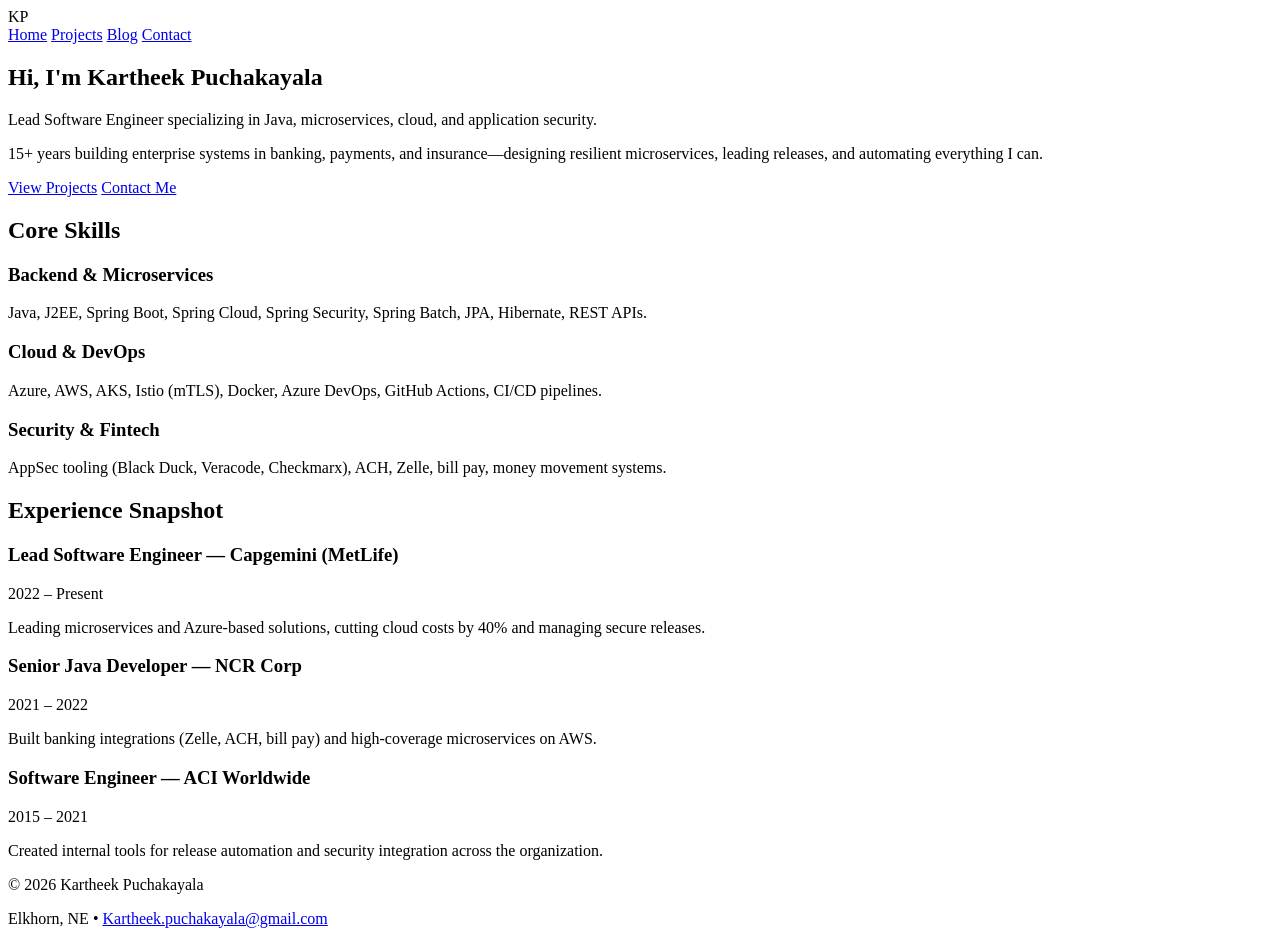
==== index.html @ b109511f "Add initial HTML structure for personal website" ====
<!DOCTYPE html>
<html lang="en">
<head>
  <meta charset="UTF-8" />
  <meta name="viewport" content="width=device-width, initial-scale=1.0" />
  <title>Kartheek Puchakayala | Lead Software Engineer</title>
  <link rel="stylesheet" href="style.css" />
</head>
<body>
<header class="site-header">
  <div class="container nav-container">
    <div class="logo">KP</div>
    <nav>
      <a href="index.html" class="active">Home</a>
      <a href="projects.html">Projects</a>
      <a href="blog.html">Blog</a>
      <a href="contact.html">Contact</a>
    </nav>
  </div>
</header>

<main>
  <section class="hero fade-in">
    <div class="container">
      <h1>Hi, I'm <span class="accent">Kartheek Puchakayala</span></h1>
      <p class="subtitle">
        Lead Software Engineer specializing in Java, microservices, cloud, and application security.
      </p>
      <p>
        15+ years building enterprise systems in banking, payments, and insurance—designing resilient
        microservices, leading releases, and automating everything I can.
      </p>
      <div class="hero-actions">
        <a href="projects.html" class="btn primary">View Projects</a>
        <a href="contact.html" class="btn ghost">Contact Me</a>
      </div>
    </div>
  </section>

  <section class="section fade-in">
    <div class="container">
      <h2>Core Skills</h2>
      <div class="grid-3">
        <div class="card">
          <h3>Backend & Microservices</h3>
          <p>Java, J2EE, Spring Boot, Spring Cloud, Spring Security, Spring Batch, JPA, Hibernate, REST APIs.</p>
        </div>
        <div class="card">
          <h3>Cloud & DevOps</h3>
          <p>Azure, AWS, AKS, Istio (mTLS), Docker, Azure DevOps, GitHub Actions, CI/CD pipelines.</p>
        </div>
        <div class="card">
          <h3>Security & Fintech</h3>
          <p>AppSec tooling (Black Duck, Veracode, Checkmarx), ACH, Zelle, bill pay, money movement systems.</p>
        </div>
      </div>
    </div>
  </section>

  <section class="section fade-in">
    <div class="container">
      <h2>Experience Snapshot</h2>
      <div class="timeline">
        <div class="timeline-item">
          <h3>Lead Software Engineer — Capgemini (MetLife)</h3>
          <span class="time">2022 – Present</span>
          <p>Leading microservices and Azure‑based solutions, cutting cloud costs by 40% and managing secure releases.</p>
        </div>
        <div class="timeline-item">
          <h3>Senior Java Developer — NCR Corp</h3>
          <span class="time">2021 – 2022</span>
          <p>Built banking integrations (Zelle, ACH, bill pay) and high‑coverage microservices on AWS.</p>
        </div>
        <div class="timeline-item">
          <h3>Software Engineer — ACI Worldwide</h3>
          <span class="time">2015 – 2021</span>
          <p>Created internal tools for release automation and security integration across the organization.</p>
        </div>
      </div>
    </div>
  </section>
</main>

<footer class="site-footer">
  <div class="container footer-content">
    <p>© 2026 Kartheek Puchakayala</p>
    <p>
      Elkhorn, NE •
      <a href="mailto:Kartheek.puchakayala@gmail.com">Kartheek.puchakayala@gmail.com</a>
    </p>
  </div>
</footer>

<script src="script.js"></script>
</body>
</html>
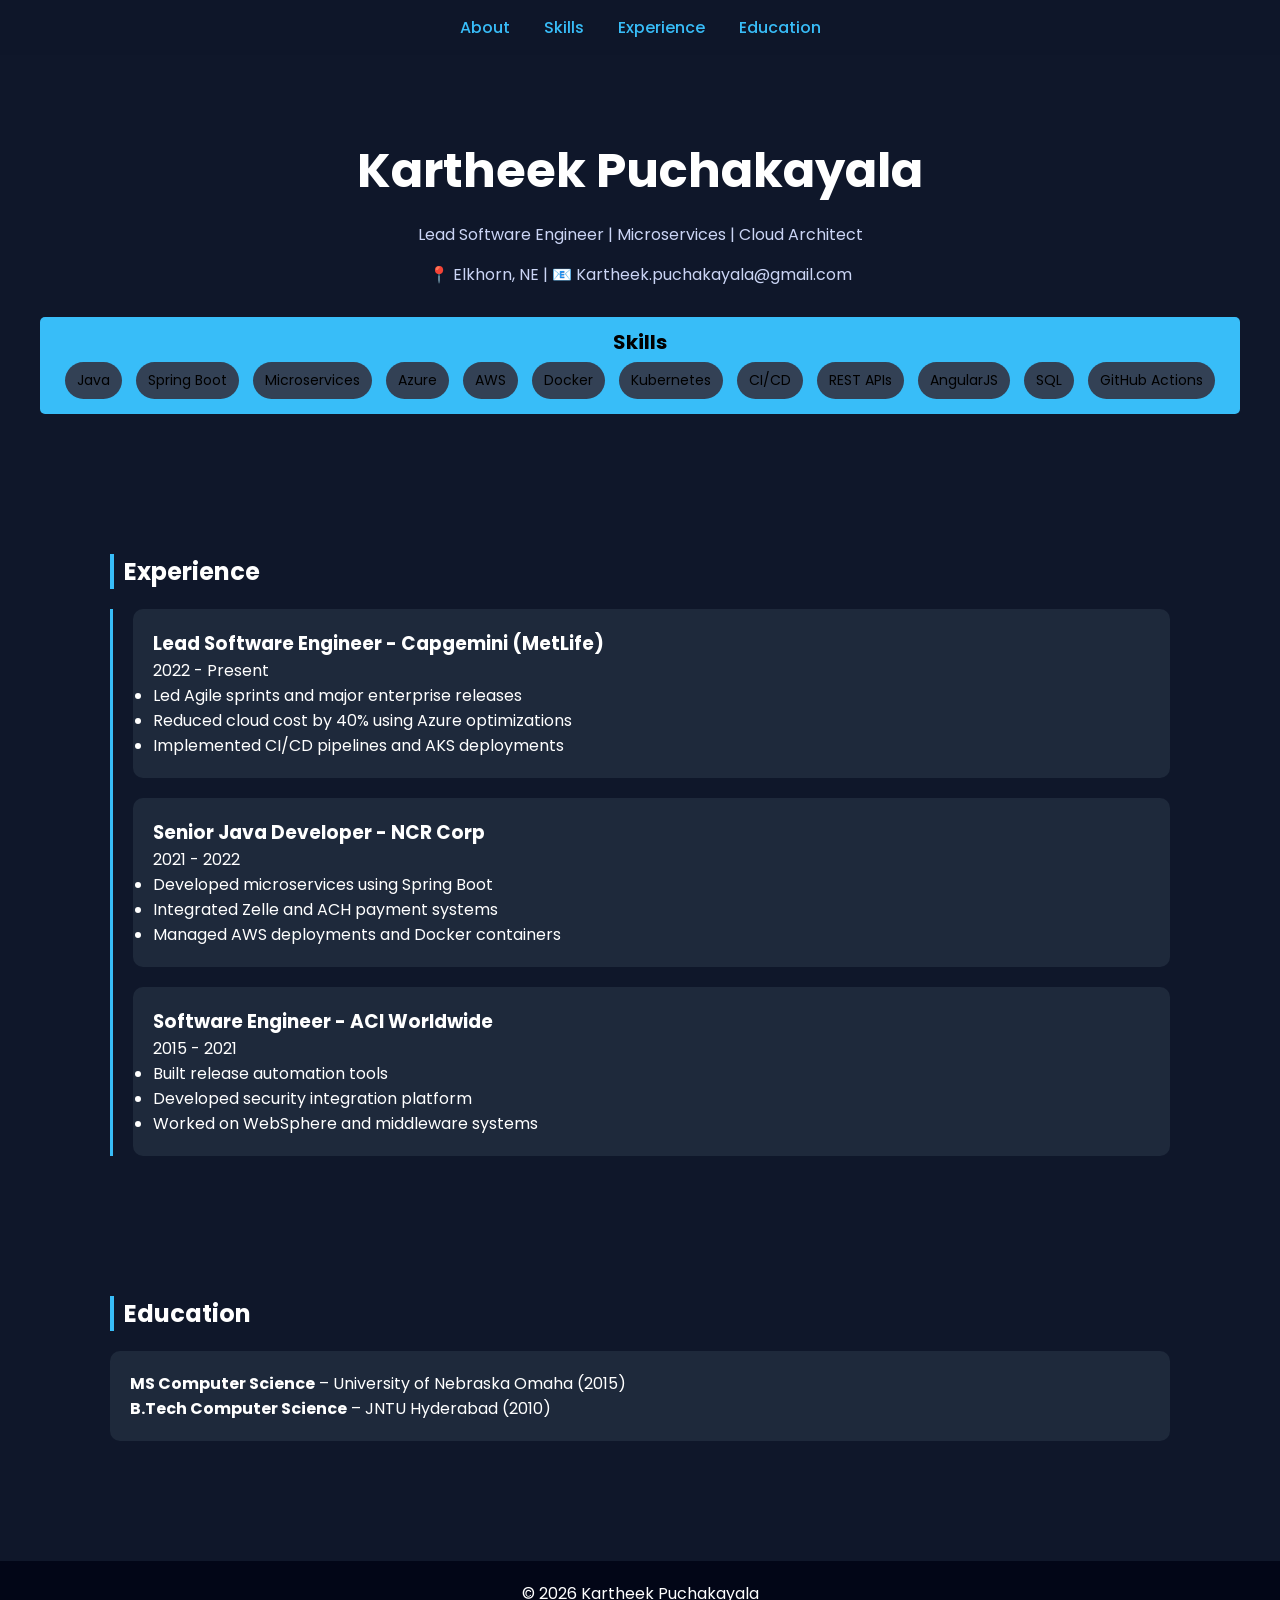
==== commit f435bc67: "Revamp portfolio layout and enhance styling Updated the portfolio layout and styling, added new sect" ====
--- a/index.html
+++ b/index.html
@@ -1,96 +1,207 @@
 <!DOCTYPE html>
 <html lang="en">
 <head>
-  <meta charset="UTF-8" />
-  <meta name="viewport" content="width=device-width, initial-scale=1.0" />
-  <title>Kartheek Puchakayala | Lead Software Engineer</title>
-  <link rel="stylesheet" href="style.css" />
+<meta charset="UTF-8">
+<meta name="viewport" content="width=device-width, initial-scale=1.0">
+<title>Kartheek Puchakayala | Portfolio</title>
+
+<link href="https://fonts.googleapis.com/css2?family=Poppins:wght@300;600&display=swap" rel="stylesheet">
+
+<style>
+* {
+    margin: 0;
+    padding: 0;
+    box-sizing: border-box;
+    font-family: 'Poppins', sans-serif;
+}
+
+body {
+    background: #0f172a;
+    color: white;
+}
+
+/* NAVBAR */
+nav {
+    position: sticky;
+    top: 0;
+    background: rgba(15, 23, 42, 0.9);
+    padding: 15px;
+    text-align: center;
+    z-index: 1000;
+}
+nav a {
+    margin: 0 15px;
+    color: #38bdf8;
+    text-decoration: none;
+    font-weight: 500;
+}
+nav a:hover {
+    color: #facc15;
+}
+
+/* HERO */
+.hero {
+    text-align: center;
+    padding: 80px 20px;
+}
+.hero h1 {
+    font-size: 3rem;
+}
+.hero p {
+    margin: 15px 0;
+    color: #cbd5f5;
+}
+.btn {
+    margin-top: 15px;
+    padding: 10px 20px;
+    background: #38bdf8;
+    border: none;
+    border-radius: 5px;
+    color: black;
+    cursor: pointer;
+}
+
+/* SECTION */
+.section {
+    padding: 60px 20px;
+    max-width: 1100px;
+    margin: auto;
+}
+.section h2 {
+    margin-bottom: 20px;
+    border-left: 4px solid #38bdf8;
+    padding-left: 10px;
+}
+
+/* CARD */
+.card {
+    background: #1e293b;
+    padding: 20px;
+    border-radius: 10px;
+    margin-bottom: 20px;
+}
+
+/* SKILLS */
+.skills span {
+    display: inline-block;
+    background: #334155;
+    padding: 8px 12px;
+    margin: 5px;
+    border-radius: 20px;
+    font-size: 14px;
+}
+
+/* TIMELINE */
+.timeline {
+    border-left: 3px solid #38bdf8;
+    padding-left: 20px;
+}
+.timeline-item {
+    margin-bottom: 20px;
+}
+
+/* FOOTER */
+footer {
+    text-align: center;
+    padding: 20px;
+    background: #020617;
+    margin-top: 40px;
+}
+
+@media(max-width:768px){
+    .hero h1 {
+        font-size: 2rem;
+    }
+}
+</style>
 </head>
+
 <body>
-<header class="site-header">
-  <div class="container nav-container">
-    <div class="logo">KP</div>
-    <nav>
-      <a href="index.html" class="active">Home</a>
-      <a href="projects.html">Projects</a>
-      <a href="blog.html">Blog</a>
-      <a href="contact.html">Contact</a>
-    </nav>
-  </div>
-</header>
-
-<main>
-  <section class="hero fade-in">
-    <div class="container">
-      <h1>Hi, I'm <span class="accent">Kartheek Puchakayala</span></h1>
-      <p class="subtitle">
-        Lead Software Engineer specializing in Java, microservices, cloud, and application security.
-      </p>
-      <p>
-        15+ years building enterprise systems in banking, payments, and insurance—designing resilient
-        microservices, leading releases, and automating everything I can.
-      </p>
-      <div class="hero-actions">
-        <a href="projects.html" class="btn primary">View Projects</a>
-        <a href="contact.html" class="btn ghost">Contact Me</a>
-      </div>
-    </div>
-  </section>
-
-  <section class="section fade-in">
-    <div class="container">
-      <h2>Core Skills</h2>
-      <div class="grid-3">
-        <div class="card">
-          <h3>Backend & Microservices</h3>
-          <p>Java, J2EE, Spring Boot, Spring Cloud, Spring Security, Spring Batch, JPA, Hibernate, REST APIs.</p>
+
+<nav>
+    <a href="#about">About</a>
+    <a href="#skills">Skills</a>
+    <a href="#experience">Experience</a>
+    <a href="#education">Education</a>
+</nav>
+
+<section class="hero">
+    <h1>Kartheek Puchakayala</h1>
+    <p>Lead Software Engineer | Microservices | Cloud Architect</p>
+    <p>📍 Elkhorn, NE | 📧 Kartheek.puchakayala@gmail.com</p>
+    <button class="btn" onclick="window.location.href='mailto:Kartheek.puchakayala@gmail.com'eveloper with 15+ years of experience in enterprise systems, microservices,
+            and cloud platforms. Proven expertise in Java, Spring Boot, Azure, AWS, and CI/CD pipelines.
+            Strong domain knowledge in banking, payments, and financial systems.
+        </p>
+    </div>
+</section>
+
+<section class="section" id="skills">
+    <h2>Skills</h2>
+    <div class="skills">
+        <span>Java</span>
+        <span>Spring Boot</span>
+        <span>Microservices</span>
+        <span>Azure</span>
+        <span>AWS</span>
+        <span>Docker</span>
+        <span>Kubernetes</span>
+        <span>CI/CD</span>
+        <span>REST APIs</span>
+        <span>AngularJS</span>
+        <span>SQL</span>
+        <span>GitHub Actions</span>
+    </div>
+</section>
+
+<section class="section" id="experience">
+    <h2>Experience</h2>
+    <div class="timeline">
+
+        <div class="timeline-item card">
+            <h3>Lead Software Engineer - Capgemini (MetLife)</h3>
+            <p>2022 - Present</p>
+            <ul>
+                <li>Led Agile sprints and major enterprise releases</li>
+                <li>Reduced cloud cost by 40% using Azure optimizations</li>
+                <li>Implemented CI/CD pipelines and AKS deployments</li>
+            </ul>
         </div>
-        <div class="card">
-          <h3>Cloud & DevOps</h3>
-          <p>Azure, AWS, AKS, Istio (mTLS), Docker, Azure DevOps, GitHub Actions, CI/CD pipelines.</p>
+
+        <div class="timeline-item card">
+            <h3>Senior Java Developer - NCR Corp</h3>
+            <p>2021 - 2022</p>
+            <ul>
+                <li>Developed microservices using Spring Boot</li>
+                <li>Integrated Zelle and ACH payment systems</li>
+                <li>Managed AWS deployments and Docker containers</li>
+            </ul>
         </div>
-        <div class="card">
-          <h3>Security & Fintech</h3>
-          <p>AppSec tooling (Black Duck, Veracode, Checkmarx), ACH, Zelle, bill pay, money movement systems.</p>
+
+        <div class="timeline-item card">
+            <h3>Software Engineer - ACI Worldwide</h3>
+            <p>2015 - 2021</p>
+            <ul>
+                <li>Built release automation tools</li>
+                <li>Developed security integration platform</li>
+                <li>Worked on WebSphere and middleware systems</li>
+            </ul>
         </div>
-      </div>
-    </div>
-  </section>
-
-  <section class="section fade-in">
-    <div class="container">
-      <h2>Experience Snapshot</h2>
-      <div class="timeline">
-        <div class="timeline-item">
-          <h3>Lead Software Engineer — Capgemini (MetLife)</h3>
-          <span class="time">2022 – Present</span>
-          <p>Leading microservices and Azure‑based solutions, cutting cloud costs by 40% and managing secure releases.</p>
-        </div>
-        <div class="timeline-item">
-          <h3>Senior Java Developer — NCR Corp</h3>
-          <span class="time">2021 – 2022</span>
-          <p>Built banking integrations (Zelle, ACH, bill pay) and high‑coverage microservices on AWS.</p>
-        </div>
-        <div class="timeline-item">
-          <h3>Software Engineer — ACI Worldwide</h3>
-          <span class="time">2015 – 2021</span>
-          <p>Created internal tools for release automation and security integration across the organization.</p>
-        </div>
-      </div>
-    </div>
-  </section>
-</main>
-
-<footer class="site-footer">
-  <div class="container footer-content">
+
+    </div>
+</section>
+
+<section class="section" id="education">
+    <h2>Education</h2>
+    <div class="card">
+        <p><strong>MS Computer Science</strong> – University of Nebraska Omaha (2015)</p>
+        <p><strong>B.Tech Computer Science</strong> – JNTU Hyderabad (2010)</p>
+    </div>
+</section>
+
+<footer>
     <p>© 2026 Kartheek Puchakayala</p>
-    <p>
-      Elkhorn, NE •
-      <a href="mailto:Kartheek.puchakayala@gmail.com">Kartheek.puchakayala@gmail.com</a>
-    </p>
-  </div>
 </footer>
 
-<script src="script.js"></script>
 </body>
 </html>
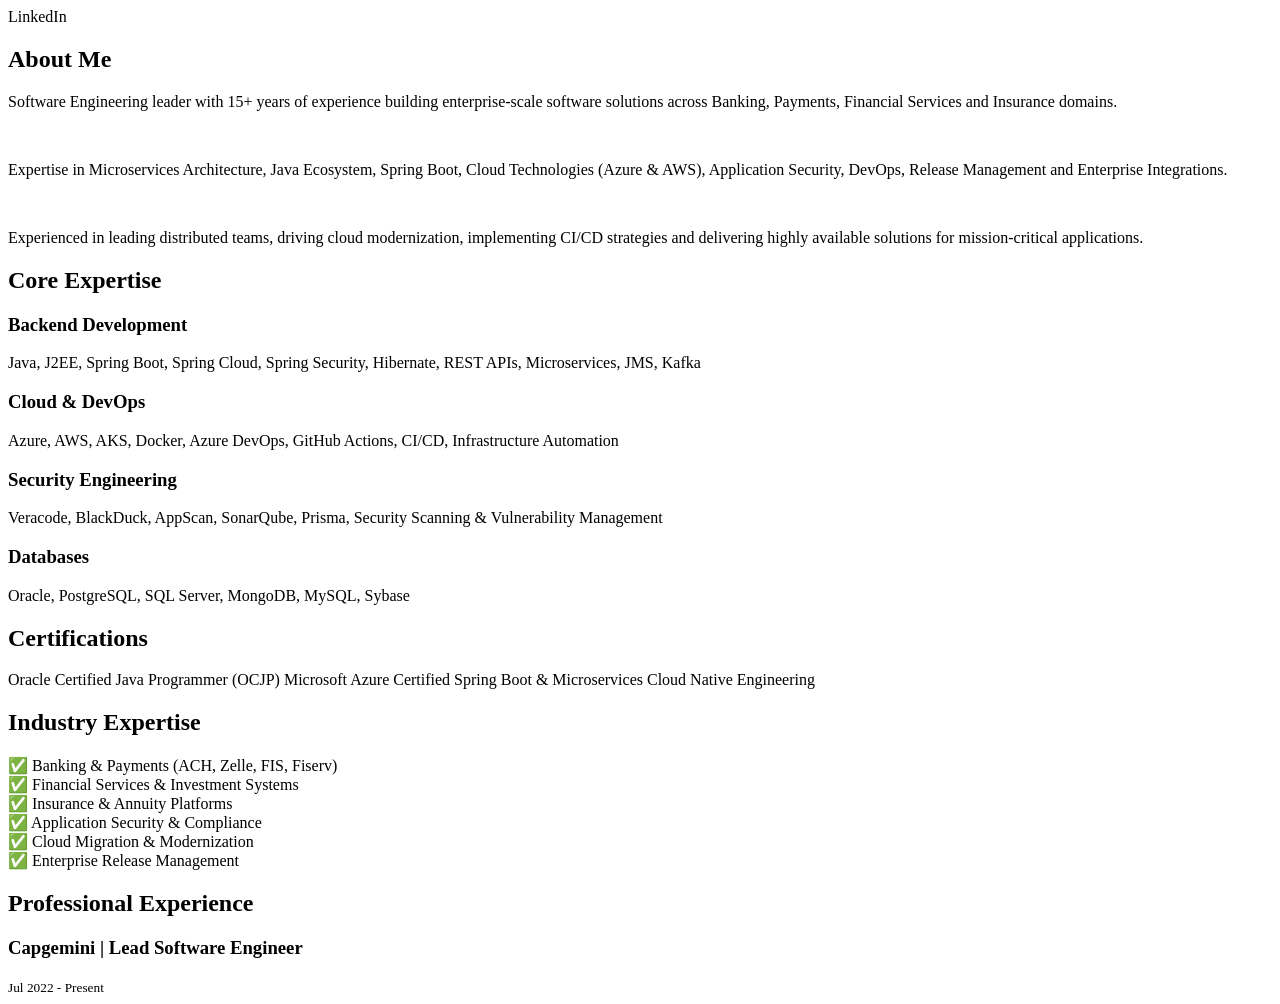
==== commit 083cf433: "Revise title and enhance CSS styles in index.html Updated title and improved styling for the portfol" ====
--- a/index.html
+++ b/index.html
@@ -3,205 +3,243 @@
 <head>
 <meta charset="UTF-8">
 <meta name="viewport" content="width=device-width, initial-scale=1.0">
-<title>Kartheek Puchakayala | Portfolio</title>
-
-<link href="https://fonts.googleapis.com/css2?family=Poppins:wght@300;600&display=swap" rel="stylesheet">
+<title>Kartheek Puchakayala | Lead Software Engineer</title>
+
+<link href="https://fonts.googleapis.com/css2?family=Poppins:wght@300;400;lay=swap
 
 <style>
-* {
-    margin: 0;
-    padding: 0;
-    box-sizing: border-box;
-    font-family: 'Poppins', sans-serif;
-}
-
-body {
-    background: #0f172a;
-    color: white;
-}
-
-/* NAVBAR */
-nav {
-    position: sticky;
-    top: 0;
-    background: rgba(15, 23, 42, 0.9);
-    padding: 15px;
-    text-align: center;
-    z-index: 1000;
-}
-nav a {
-    margin: 0 15px;
-    color: #38bdf8;
-    text-decoration: none;
-    font-weight: 500;
-}
-nav a:hover {
-    color: #facc15;
-}
-
-/* HERO */
-.hero {
-    text-align: center;
-    padding: 80px 20px;
-}
-.hero h1 {
-    font-size: 3rem;
-}
-.hero p {
-    margin: 15px 0;
-    color: #cbd5f5;
-}
-.btn {
-    margin-top: 15px;
-    padding: 10px 20px;
-    background: #38bdf8;
-    border: none;
-    border-radius: 5px;
-    color: black;
-    cursor: pointer;
-}
-
-/* SECTION */
-.section {
-    padding: 60px 20px;
-    max-width: 1100px;
-    margin: auto;
-}
-.section h2 {
-    margin-bottom: 20px;
-    border-left: 4px solid #38bdf8;
-    padding-left: 10px;
-}
-
-/* CARD */
-.card {
-    background: #1e293b;
-    padding: 20px;
-    border-radius: 10px;
-    margin-bottom: 20px;
-}
-
-/* SKILLS */
-.skills span {
-    display: inline-block;
-    background: #334155;
-    padding: 8px 12px;
-    margin: 5px;
-    border-radius: 20px;
-    font-size: 14px;
-}
-
-/* TIMELINE */
-.timeline {
-    border-left: 3px solid #38bdf8;
-    padding-left: 20px;
-}
-.timeline-item {
-    margin-bottom: 20px;
-}
-
-/* FOOTER */
-footer {
-    text-align: center;
-    padding: 20px;
-    background: #020617;
-    margin-top: 40px;
-}
-
-@media(max-width:768px){
-    .hero h1 {
-        font-size: 2rem;
-    }
+*{
+    margin:0;
+    padding:0;
+    box-sizing:border-box;
+    font-family:'Poppins',sans-serif;
+}
+
+body{
+    background:#f5f7fb;
+    color:#333;
+    line-height:1.6;
+}
+
+header{
+    background:linear-gradient(135deg,#0f172a,#1e40af);
+    color:white;
+    padding:80px 20px;
+    text-align:center;
+}
+
+header h1{
+    font-size:3rem;
+    margin-bottom:10px;
+}
+
+header h2{
+    font-weight:300;
+    margin-bottom:20px;
+}
+
+.contact a{
+    color:white;
+    text-decoration:none;
+    margin:0 15px;
+}
+
+.container{
+    width:90%;
+    max-width:1200px;
+    margin:auto;
+    padding:40px 0;
+}
+
+.section{
+    margin-bottom:50px;
+}
+
+.section h2{
+    color:#1e40af;
+    margin-bottom:20px;
+    border-left:5px solid #1e40af;
+    padding-left:10px;
+}
+
+.summary{
+    background:white;
+    padding:25px;
+    border-radius:10px;
+    box-shadow:0 3px 10px rgba(0,0,0,.08);
+}
+
+.skills-grid{
+    display:grid;
+    grid-template-columns:repeat(auto-fit,minmax(300px,1fr));
+    gap:20px;
+}
+
+.card{
+    background:white;
+    padding:20px;
+    border-radius:10px;
+    box-shadow:0 3px 10px rgba(0,0,0,.08);
+}
+
+.card h3{
+    color:#1e40af;
+    margin-bottom:10px;
+}
+
+.timeline{
+    border-left:3px solid #1e40af;
+    padding-left:25px;
+}
+
+.job{
+    margin-bottom:35px;
+}
+
+.job h3{
+    color:#1e40af;
+}
+
+.badge{
+    display:inline-block;
+    padding:6px 12px;
+    background:#e0e7ff;
+    border-radius:20px;
+    margin:5px;
+    color:#1e3a8a;
+    font-size:.9rem;
+}
+
+footer{
+    background:#0f172a;
+    color:white;
+    text-align:center;
+    padding:25px;
+}
+
+.highlight{
+    color:#2563eb;
+    font-weight:600;
 }
 </style>
 </head>
-
 <body>
 
-<nav>
-    <a href="#about">About</a>
-    <a href="#skills">Skills</a>
-    <a href="#experience">Experience</a>
-    <a href="#education">Education</a>
-</nav>
-
-<section class="hero">
+<header>
     <h1>Kartheek Puchakayala</h1>
-    <p>Lead Software Engineer | Microservices | Cloud Architect</p>
-    <p>📍 Elkhorn, NE | 📧 Kartheek.puchakayala@gmail.com</p>
-    <button class="btn" onclick="window.location.href='mailto:Kartheek.puchakayala@gmail.com'eveloper with 15+ years of experience in enterprise systems, microservices,
-            and cloud platforms. Proven expertise in Java, Spring Boot, Azure, AWS, and CI/CD pipelines.
-            Strong domain knowledge in banking, payments, and financial systems.
-        </p>
+    <h2>Lead Software Engineer | Java Architect | Cloud & DevOps Enthusiast</h2>
+
+    <div class="contact">
+        <artheek.puchakayala@gmail.com
+        tel:+14025076594
+        <ttps://github.com/
+        .linkedin.com/" target="_blank">LinkedIn</a>
     </div>
-</section>
-
-<section class="section" id="skills">
-    <h2>Skills</h2>
-    <div class="skills">
-        <span>Java</span>
-        <span>Spring Boot</span>
-        <span>Microservices</span>
-        <span>Azure</span>
-        <span>AWS</span>
-        <span>Docker</span>
-        <span>Kubernetes</span>
-        <span>CI/CD</span>
-        <span>REST APIs</span>
-        <span>AngularJS</span>
-        <span>SQL</span>
-        <span>GitHub Actions</span>
-    </div>
-</section>
-
-<section class="section" id="experience">
-    <h2>Experience</h2>
-    <div class="timeline">
-
-        <div class="timeline-item card">
-            <h3>Lead Software Engineer - Capgemini (MetLife)</h3>
-            <p>2022 - Present</p>
-            <ul>
-                <li>Led Agile sprints and major enterprise releases</li>
-                <li>Reduced cloud cost by 40% using Azure optimizations</li>
-                <li>Implemented CI/CD pipelines and AKS deployments</li>
-            </ul>
+</header>
+
+<div class="container">
+
+    <section class="section">
+        <h2>About Me</h2>
+
+        <div class="summary">
+            <p>
+                Software Engineering leader with <span class="highlight">15+ years of experience</span>
+                building enterprise-scale software solutions across Banking, Payments,
+                Financial Services and Insurance domains.
+            </p>
+            <br>
+
+            <p>
+                Expertise in Microservices Architecture, Java Ecosystem, Spring Boot,
+                Cloud Technologies (Azure & AWS), Application Security, DevOps,
+                Release Management and Enterprise Integrations.
+            </p>
+
+            <br>
+
+            <p>
+                Experienced in leading distributed teams, driving cloud modernization,
+                implementing CI/CD strategies and delivering highly available solutions
+                for mission-critical applications.
+            </p>
         </div>
-
-        <div class="timeline-item card">
-            <h3>Senior Java Developer - NCR Corp</h3>
-            <p>2021 - 2022</p>
-            <ul>
-                <li>Developed microservices using Spring Boot</li>
-                <li>Integrated Zelle and ACH payment systems</li>
-                <li>Managed AWS deployments and Docker containers</li>
-            </ul>
+    </section>
+
+    <section class="section">
+        <h2>Core Expertise</h2>
+
+        <div class="skills-grid">
+
+            <div class="card">
+                <h3>Backend Development</h3>
+                <p>
+                    Java, J2EE, Spring Boot, Spring Cloud,
+                    Spring Security, Hibernate, REST APIs,
+                    Microservices, JMS, Kafka
+                </p>
+            </div>
+
+            <div class="card">
+                <h3>Cloud & DevOps</h3>
+                <p>
+                    Azure, AWS, AKS, Docker, Azure DevOps,
+                    GitHub Actions, CI/CD, Infrastructure Automation
+                </p>
+            </div>
+
+            <div class="card">
+                <h3>Security Engineering</h3>
+                <p>
+                    Veracode, BlackDuck, AppScan,
+                    SonarQube, Prisma,
+                    Security Scanning &
+                    Vulnerability Management
+                </p>
+            </div>
+
+            <div class="card">
+                <h3>Databases</h3>
+                <p>
+                    Oracle, PostgreSQL,
+                    SQL Server, MongoDB,
+                    MySQL, Sybase
+                </p>
+            </div>
+
         </div>
-
-        <div class="timeline-item card">
-            <h3>Software Engineer - ACI Worldwide</h3>
-            <p>2015 - 2021</p>
-            <ul>
-                <li>Built release automation tools</li>
-                <li>Developed security integration platform</li>
-                <li>Worked on WebSphere and middleware systems</li>
-            </ul>
+    </section>
+
+    <section class="section">
+        <h2>Certifications</h2>
+
+        <span class="badge">Oracle Certified Java Programmer (OCJP)</span>
+        <span class="badge">Microsoft Azure Certified</span>
+        <span class="badge">Spring Boot & Microservices</span>
+        <span class="badge">Cloud Native Engineering</span>
+    </section>
+
+    <section class="section">
+        <h2>Industry Expertise</h2>
+
+        <div class="card">
+            <p>
+                ✅ Banking & Payments (ACH, Zelle, FIS, Fiserv)<br>
+                ✅ Financial Services & Investment Systems<br>
+                ✅ Insurance & Annuity Platforms<br>
+                ✅ Application Security & Compliance<br>
+                ✅ Cloud Migration & Modernization<br>
+                ✅ Enterprise Release Management
+            </p>
         </div>
-
-    </div>
-</section>
-
-<section class="section" id="education">
-    <h2>Education</h2>
-    <div class="card">
-        <p><strong>MS Computer Science</strong> – University of Nebraska Omaha (2015)</p>
-        <p><strong>B.Tech Computer Science</strong> – JNTU Hyderabad (2010)</p>
-    </div>
-</section>
-
-<footer>
-    <p>© 2026 Kartheek Puchakayala</p>
-</footer>
-
-</body>
-</html>
+    </section>
+
+    <section class="section">
+        <h2>Professional Experience</h2>
+
+        <div class="timeline">
+
+            <div class="job">
+                <h3>Capgemini | Lead Software Engineer</h3>
+                <small>Jul 2022 - Present</small>
+       
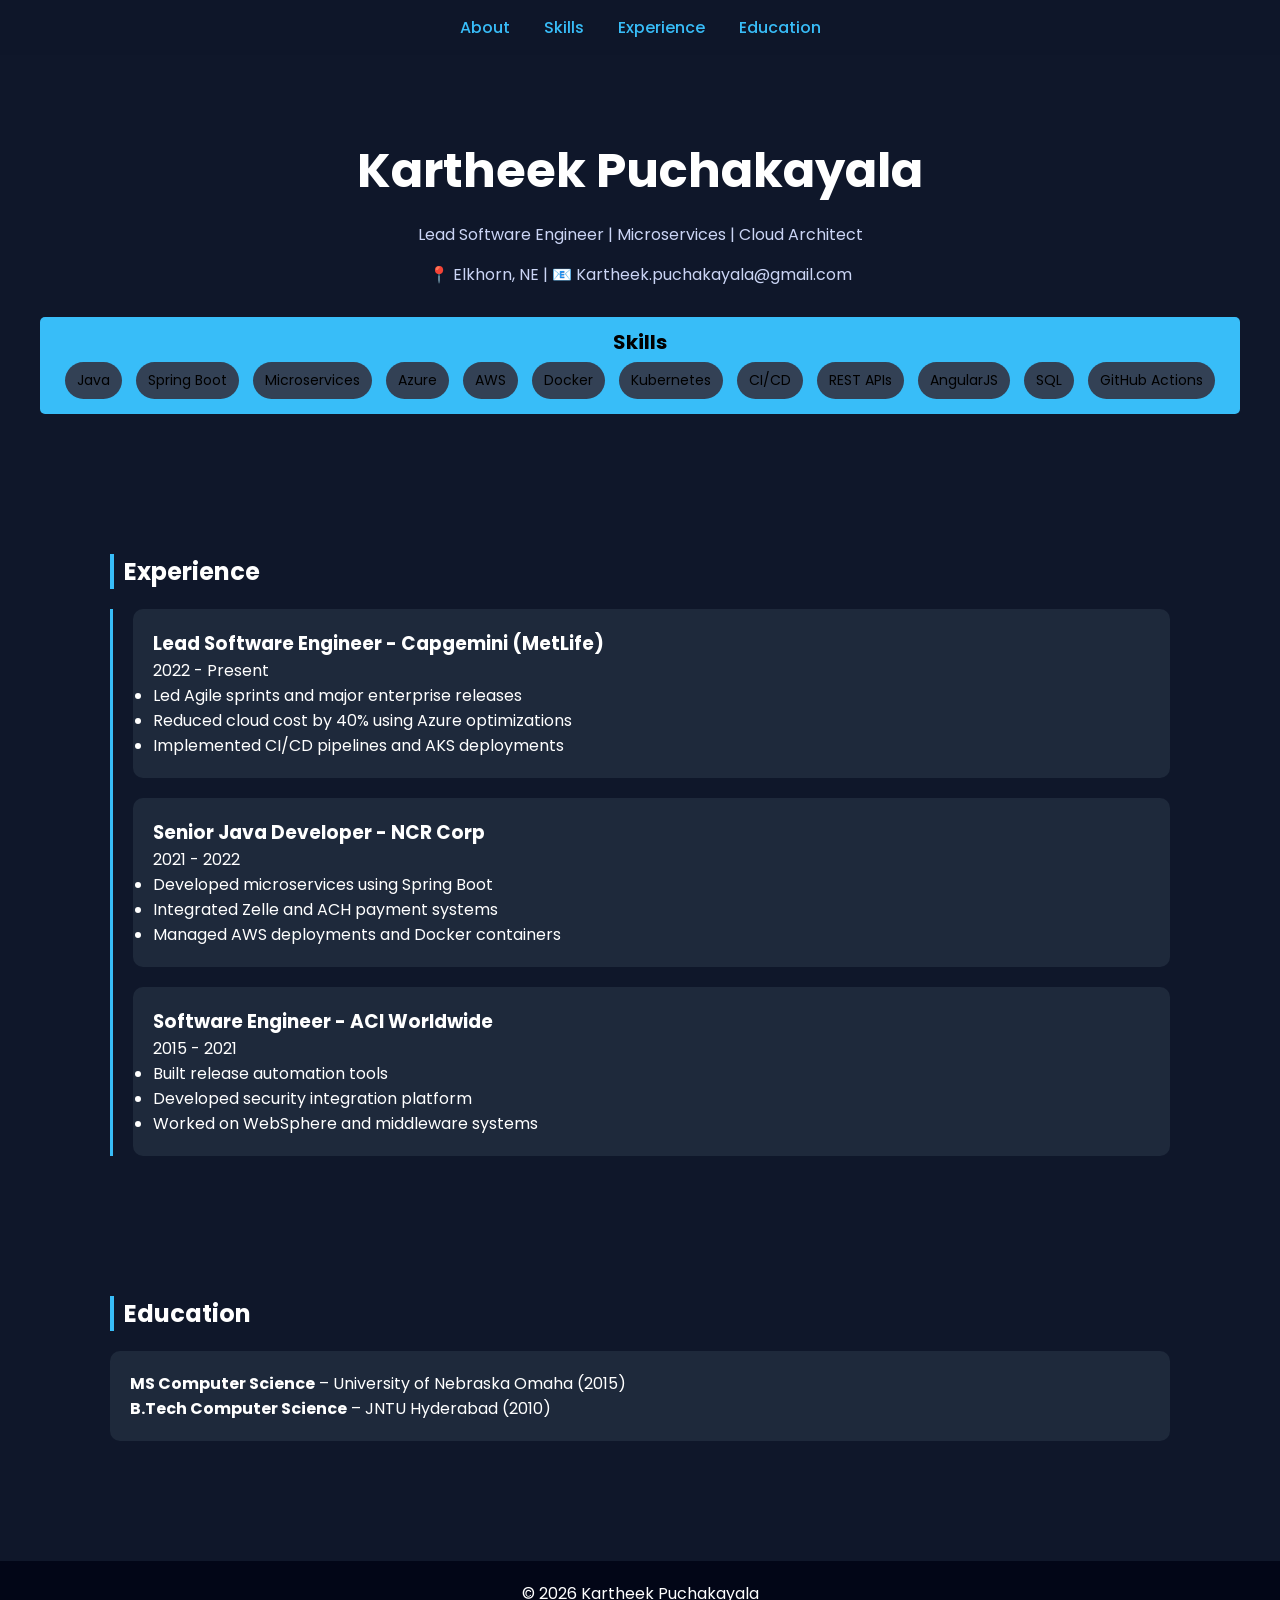
==== commit 5767f4e9: "Revise portfolio layout and styling Updated the title and modified styles for the portfolio page. Ch" ====
--- a/index.html
+++ b/index.html
@@ -3,243 +3,205 @@
 <head>
 <meta charset="UTF-8">
 <meta name="viewport" content="width=device-width, initial-scale=1.0">
-<title>Kartheek Puchakayala | Lead Software Engineer</title>
-
-<link href="https://fonts.googleapis.com/css2?family=Poppins:wght@300;400;lay=swap
+<title>Kartheek Puchakayala | Portfolio</title>
+
+<link href="https://fonts.googleapis.com/css2?family=Poppins:wght@300;600&display=swap" rel="stylesheet">
 
 <style>
-*{
-    margin:0;
-    padding:0;
-    box-sizing:border-box;
-    font-family:'Poppins',sans-serif;
-}
-
-body{
-    background:#f5f7fb;
-    color:#333;
-    line-height:1.6;
-}
-
-header{
-    background:linear-gradient(135deg,#0f172a,#1e40af);
-    color:white;
-    padding:80px 20px;
-    text-align:center;
-}
-
-header h1{
-    font-size:3rem;
-    margin-bottom:10px;
-}
-
-header h2{
-    font-weight:300;
-    margin-bottom:20px;
-}
-
-.contact a{
-    color:white;
-    text-decoration:none;
-    margin:0 15px;
-}
-
-.container{
-    width:90%;
-    max-width:1200px;
-    margin:auto;
-    padding:40px 0;
-}
-
-.section{
-    margin-bottom:50px;
-}
-
-.section h2{
-    color:#1e40af;
-    margin-bottom:20px;
-    border-left:5px solid #1e40af;
-    padding-left:10px;
-}
-
-.summary{
-    background:white;
-    padding:25px;
-    border-radius:10px;
-    box-shadow:0 3px 10px rgba(0,0,0,.08);
-}
-
-.skills-grid{
-    display:grid;
-    grid-template-columns:repeat(auto-fit,minmax(300px,1fr));
-    gap:20px;
-}
-
-.card{
-    background:white;
-    padding:20px;
-    border-radius:10px;
-    box-shadow:0 3px 10px rgba(0,0,0,.08);
-}
-
-.card h3{
-    color:#1e40af;
-    margin-bottom:10px;
-}
-
-.timeline{
-    border-left:3px solid #1e40af;
-    padding-left:25px;
-}
-
-.job{
-    margin-bottom:35px;
-}
-
-.job h3{
-    color:#1e40af;
-}
-
-.badge{
-    display:inline-block;
-    padding:6px 12px;
-    background:#e0e7ff;
-    border-radius:20px;
-    margin:5px;
-    color:#1e3a8a;
-    font-size:.9rem;
-}
-
-footer{
-    background:#0f172a;
-    color:white;
-    text-align:center;
-    padding:25px;
-}
-
-.highlight{
-    color:#2563eb;
-    font-weight:600;
+* {
+    margin: 0;
+    padding: 0;
+    box-sizing: border-box;
+    font-family: 'Poppins', sans-serif;
+}
+
+body {
+    background: #0f172a;
+    color: white;
+}
+
+/* NAVBAR */
+nav {
+    position: sticky;
+    top: 0;
+    background: rgba(15, 23, 42, 0.9);
+    padding: 15px;
+    text-align: center;
+    z-index: 1000;
+}
+nav a {
+    margin: 0 15px;
+    color: #38bdf8;
+    text-decoration: none;
+    font-weight: 500;
+}
+nav a:hover {
+    color: #facc15;
+}
+
+/* HERO */
+.hero {
+    text-align: center;
+    padding: 80px 20px;
+}
+.hero h1 {
+    font-size: 3rem;
+}
+.hero p {
+    margin: 15px 0;
+    color: #cbd5f5;
+}
+.btn {
+    margin-top: 15px;
+    padding: 10px 20px;
+    background: #38bdf8;
+    border: none;
+    border-radius: 5px;
+    color: black;
+    cursor: pointer;
+}
+
+/* SECTION */
+.section {
+    padding: 60px 20px;
+    max-width: 1100px;
+    margin: auto;
+}
+.section h2 {
+    margin-bottom: 20px;
+    border-left: 4px solid #38bdf8;
+    padding-left: 10px;
+}
+
+/* CARD */
+.card {
+    background: #1e293b;
+    padding: 20px;
+    border-radius: 10px;
+    margin-bottom: 20px;
+}
+
+/* SKILLS */
+.skills span {
+    display: inline-block;
+    background: #334155;
+    padding: 8px 12px;
+    margin: 5px;
+    border-radius: 20px;
+    font-size: 14px;
+}
+
+/* TIMELINE */
+.timeline {
+    border-left: 3px solid #38bdf8;
+    padding-left: 20px;
+}
+.timeline-item {
+    margin-bottom: 20px;
+}
+
+/* FOOTER */
+footer {
+    text-align: center;
+    padding: 20px;
+    background: #020617;
+    margin-top: 40px;
+}
+
+@media(max-width:768px){
+    .hero h1 {
+        font-size: 2rem;
+    }
 }
 </style>
 </head>
+
 <body>
 
-<header>
+<nav>
+    <a href="#about">About</a>
+    <a href="#skills">Skills</a>
+    <a href="#experience">Experience</a>
+    <a href="#education">Education</a>
+</nav>
+
+<section class="hero">
     <h1>Kartheek Puchakayala</h1>
-    <h2>Lead Software Engineer | Java Architect | Cloud & DevOps Enthusiast</h2>
-
-    <div class="contact">
-        <artheek.puchakayala@gmail.com
-        tel:+14025076594
-        <ttps://github.com/
-        .linkedin.com/" target="_blank">LinkedIn</a>
-    </div>
-</header>
-
-<div class="container">
-
-    <section class="section">
-        <h2>About Me</h2>
-
-        <div class="summary">
-            <p>
-                Software Engineering leader with <span class="highlight">15+ years of experience</span>
-                building enterprise-scale software solutions across Banking, Payments,
-                Financial Services and Insurance domains.
-            </p>
-            <br>
-
-            <p>
-                Expertise in Microservices Architecture, Java Ecosystem, Spring Boot,
-                Cloud Technologies (Azure & AWS), Application Security, DevOps,
-                Release Management and Enterprise Integrations.
-            </p>
-
-            <br>
-
-            <p>
-                Experienced in leading distributed teams, driving cloud modernization,
-                implementing CI/CD strategies and delivering highly available solutions
-                for mission-critical applications.
-            </p>
+    <p>Lead Software Engineer | Microservices | Cloud Architect</p>
+    <p>📍 Elkhorn, NE | 📧 Kartheek.puchakayala@gmail.com</p>
+    <button class="btn" onclick="window.location.href='mailto:Kartheek.puchakayala@gmail.com'eveloper with 15+ years of experience in enterprise systems, microservices,
+            and cloud platforms. Proven expertise in Java, Spring Boot, Azure, AWS, and CI/CD pipelines.
+            Strong domain knowledge in banking, payments, and financial systems.
+        </p>
+    </div>
+</section>
+
+<section class="section" id="skills">
+    <h2>Skills</h2>
+    <div class="skills">
+        <span>Java</span>
+        <span>Spring Boot</span>
+        <span>Microservices</span>
+        <span>Azure</span>
+        <span>AWS</span>
+        <span>Docker</span>
+        <span>Kubernetes</span>
+        <span>CI/CD</span>
+        <span>REST APIs</span>
+        <span>AngularJS</span>
+        <span>SQL</span>
+        <span>GitHub Actions</span>
+    </div>
+</section>
+
+<section class="section" id="experience">
+    <h2>Experience</h2>
+    <div class="timeline">
+
+        <div class="timeline-item card">
+            <h3>Lead Software Engineer - Capgemini (MetLife)</h3>
+            <p>2022 - Present</p>
+            <ul>
+                <li>Led Agile sprints and major enterprise releases</li>
+                <li>Reduced cloud cost by 40% using Azure optimizations</li>
+                <li>Implemented CI/CD pipelines and AKS deployments</li>
+            </ul>
         </div>
-    </section>
-
-    <section class="section">
-        <h2>Core Expertise</h2>
-
-        <div class="skills-grid">
-
-            <div class="card">
-                <h3>Backend Development</h3>
-                <p>
-                    Java, J2EE, Spring Boot, Spring Cloud,
-                    Spring Security, Hibernate, REST APIs,
-                    Microservices, JMS, Kafka
-                </p>
-            </div>
-
-            <div class="card">
-                <h3>Cloud & DevOps</h3>
-                <p>
-                    Azure, AWS, AKS, Docker, Azure DevOps,
-                    GitHub Actions, CI/CD, Infrastructure Automation
-                </p>
-            </div>
-
-            <div class="card">
-                <h3>Security Engineering</h3>
-                <p>
-                    Veracode, BlackDuck, AppScan,
-                    SonarQube, Prisma,
-                    Security Scanning &
-                    Vulnerability Management
-                </p>
-            </div>
-
-            <div class="card">
-                <h3>Databases</h3>
-                <p>
-                    Oracle, PostgreSQL,
-                    SQL Server, MongoDB,
-                    MySQL, Sybase
-                </p>
-            </div>
-
+
+        <div class="timeline-item card">
+            <h3>Senior Java Developer - NCR Corp</h3>
+            <p>2021 - 2022</p>
+            <ul>
+                <li>Developed microservices using Spring Boot</li>
+                <li>Integrated Zelle and ACH payment systems</li>
+                <li>Managed AWS deployments and Docker containers</li>
+            </ul>
         </div>
-    </section>
-
-    <section class="section">
-        <h2>Certifications</h2>
-
-        <span class="badge">Oracle Certified Java Programmer (OCJP)</span>
-        <span class="badge">Microsoft Azure Certified</span>
-        <span class="badge">Spring Boot & Microservices</span>
-        <span class="badge">Cloud Native Engineering</span>
-    </section>
-
-    <section class="section">
-        <h2>Industry Expertise</h2>
-
-        <div class="card">
-            <p>
-                ✅ Banking & Payments (ACH, Zelle, FIS, Fiserv)<br>
-                ✅ Financial Services & Investment Systems<br>
-                ✅ Insurance & Annuity Platforms<br>
-                ✅ Application Security & Compliance<br>
-                ✅ Cloud Migration & Modernization<br>
-                ✅ Enterprise Release Management
-            </p>
+
+        <div class="timeline-item card">
+            <h3>Software Engineer - ACI Worldwide</h3>
+            <p>2015 - 2021</p>
+            <ul>
+                <li>Built release automation tools</li>
+                <li>Developed security integration platform</li>
+                <li>Worked on WebSphere and middleware systems</li>
+            </ul>
         </div>
-    </section>
-
-    <section class="section">
-        <h2>Professional Experience</h2>
-
-        <div class="timeline">
-
-            <div class="job">
-                <h3>Capgemini | Lead Software Engineer</h3>
-                <small>Jul 2022 - Present</small>
-       
+
+    </div>
+</section>
+
+<section class="section" id="education">
+    <h2>Education</h2>
+    <div class="card">
+        <p><strong>MS Computer Science</strong> – University of Nebraska Omaha (2015)</p>
+        <p><strong>B.Tech Computer Science</strong> – JNTU Hyderabad (2010)</p>
+    </div>
+</section>
+
+<footer>
+    <p>© 2026 Kartheek Puchakayala</p>
+</footer>
+
+</body>
+</html>
